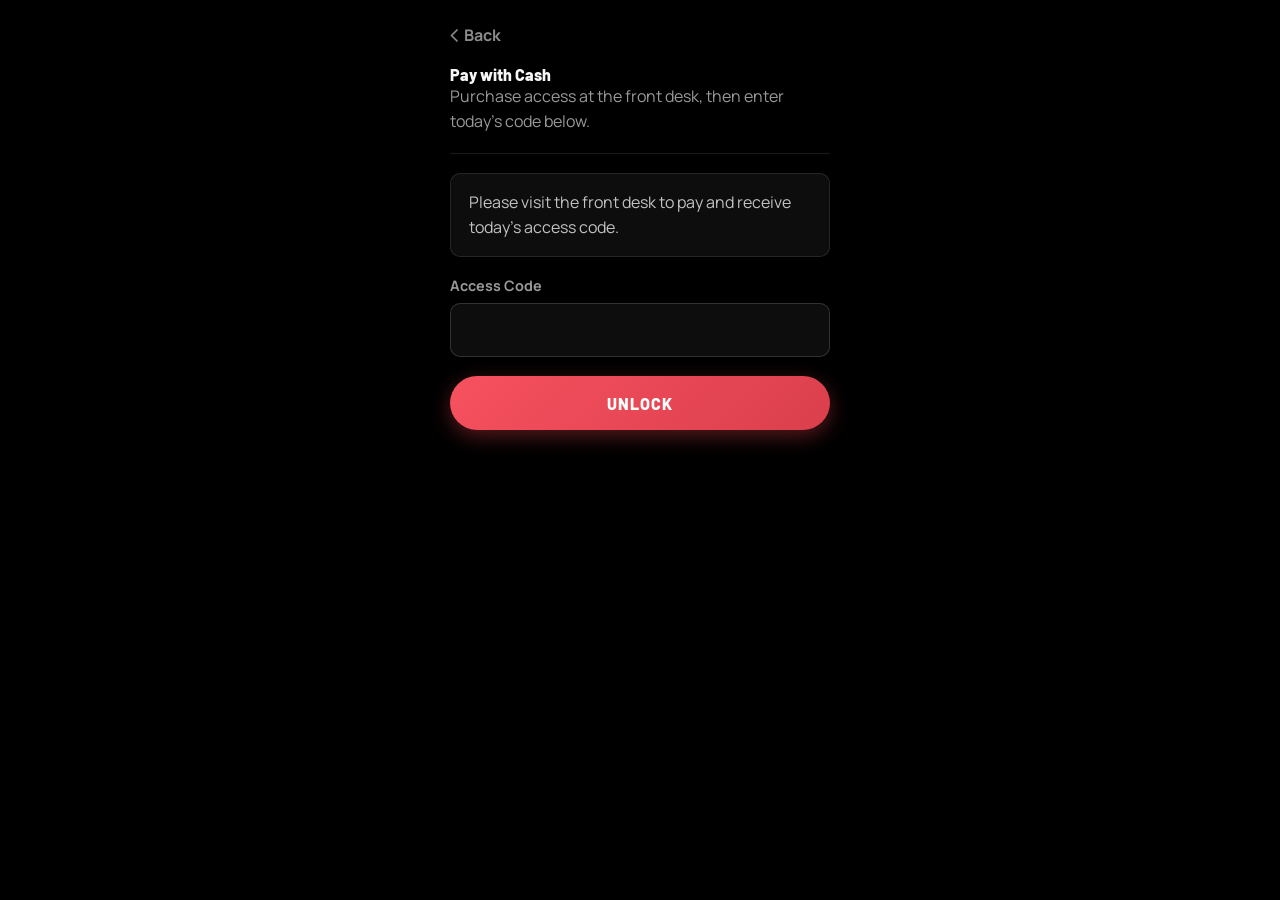
==== cash.html @ 3f4c3667 "cash payment" ====
<!doctype html>
<html lang="en">
  <head>
    <meta charset="UTF-8" />
    <meta name="viewport" content="width=device-width, initial-scale=1.0" />
    <meta name="theme-color" content="#08080c" />
    <title>Memorial Tour Guide · Pay with Cash</title>
    <link rel="icon" href="./assets/icons/icon.png?v=20260725a" type="image/png" />
    <link rel="apple-touch-icon" href="./assets/icons/icon.png?v=20260725a" />
    <link rel="preconnect" href="https://fonts.googleapis.com" />
    <link rel="preconnect" href="https://fonts.gstatic.com" crossorigin />
    <link
      href="https://fonts.googleapis.com/css2?family=Barlow:wght@500;700;800&family=Manrope:wght@500;700;800&display=swap"
      rel="stylesheet"
    />
    <style>
      :root {
        --tour-font-scale: 1;
        --tour-text-size: calc(1rem * var(--tour-font-scale));
      }

      *, *::before, *::after { box-sizing: border-box; }

      html, body {
        margin: 0;
        min-height: 100%;
      }

      body {
        font-family: "Manrope", sans-serif;
        font-size: var(--tour-text-size);
        background: #000;
        color: #f2f2f2;
        display: flex;
        justify-content: center;
        min-height: 100svh;
      }

      .pay-card {
        width: min(100%, 420px);
        padding: 1.5rem 1.25rem 2rem;
        display: flex;
        flex-direction: column;
        gap: 1.2rem;
      }

      .nav-back {
        display: inline-flex;
        align-items: center;
        gap: 0.35rem;
        align-self: flex-start;
        background: none;
        border: none;
        padding: 0;
        color: rgba(255,255,255,0.55);
        font: 700 var(--tour-text-size) "Manrope", sans-serif;
        cursor: pointer;
        transition: color 150ms;
      }

      .nav-back:hover { color: #fff; }

      .pay-title {
        margin: 0;
        font: 800 var(--tour-text-size) / 1.2 "Barlow", sans-serif;
        color: #f6f6f6;
      }

      .pay-subtitle {
        margin: 0;
        font-size: var(--tour-text-size);
        color: rgba(255,255,255,0.6);
        line-height: 1.55;
      }

      .pay-divider {
        height: 1px;
        background: rgba(255,255,255,0.1);
      }

      .cash-notice {
        background: rgba(255,255,255,0.05);
        border: 1.5px solid rgba(255,255,255,0.1);
        border-radius: 10px;
        padding: 1rem 1.1rem;
        font-size: var(--tour-text-size);
        color: rgba(255,255,255,0.75);
        line-height: 1.55;
      }

      .code-label {
        display: block;
        font: 700 calc(var(--tour-text-size) * 0.9) "Manrope", sans-serif;
        color: rgba(255,255,255,0.6);
        margin-bottom: 0.5rem;
      }

      .code-input {
        width: 100%;
        height: 54px;
        border-radius: 10px;
        border: 1.5px solid rgba(255,255,255,0.15);
        background: rgba(255,255,255,0.05);
        color: #f6f6f6;
        font: 800 calc(var(--tour-text-size) * 1.4) "Barlow", sans-serif;
        letter-spacing: 0.4em;
        text-align: center;
        padding: 0 0.5rem;
      }

      .code-input:focus {
        outline: none;
        border-color: rgba(246, 81, 95, 0.6);
        background: rgba(246, 81, 95, 0.06);
      }

      .pay-btn {
        display: block;
        width: 100%;
        height: 54px;
        border-radius: 999px;
        border: none;
        background: linear-gradient(135deg, #f6515f, #db3f4c);
        color: #fff;
        font: 800 var(--tour-text-size) "Barlow", sans-serif;
        letter-spacing: 0.06em;
        text-transform: uppercase;
        cursor: pointer;
        box-shadow: 0 6px 20px rgba(219, 63, 76, 0.4);
        transition: filter 150ms;
        position: relative;
      }

      .pay-btn:disabled {
        opacity: 0.55;
        cursor: not-allowed;
      }

      .pay-btn:not(:disabled):hover {
        filter: brightness(1.12);
      }

      .pay-btn-spinner {
        display: none;
        width: 18px;
        height: 18px;
        border: 2px solid rgba(255,255,255,0.4);
        border-top-color: #fff;
        border-radius: 50%;
        animation: spin 0.7s linear infinite;
        position: absolute;
        top: 50%;
        left: 50%;
        transform: translate(-50%, -50%);
      }

      .pay-btn.is-loading .pay-btn-label { opacity: 0; }
      .pay-btn.is-loading .pay-btn-spinner { display: block; }

      @keyframes spin {
        to { transform: translate(-50%, -50%) rotate(360deg); }
      }

      .pay-error {
        display: none;
        background: rgba(246, 81, 95, 0.12);
        border: 1px solid rgba(246, 81, 95, 0.35);
        border-radius: 8px;
        padding: 0.65rem 0.85rem;
        font-size: var(--tour-text-size);
        color: #f6515f;
        line-height: 1.45;
      }

      .pay-error.is-visible { display: block; }
    </style>
  </head>
  <body>
    <div class="pay-card">
      <button class="nav-back" id="navBack" type="button">
        <svg width="8" height="13" viewBox="0 0 8 13" fill="none" aria-hidden="true">
          <path d="M7 1 1.5 6.5 7 12" stroke="currentColor" stroke-width="1.7" stroke-linecap="round" stroke-linejoin="round"/>
        </svg>
        <span id="navBackLabel">Back</span>
      </button>
      <div>
        <h1 class="pay-title" id="payTitle">Pay with Cash</h1>
        <p class="pay-subtitle" id="paySubtitle">Purchase access at the front desk, then enter today's code below.</p>
      </div>

      <div class="pay-divider"></div>

      <div class="cash-notice" id="cashNotice">
        Please visit the front desk to pay and receive today's access code.
      </div>

      <form id="codeForm">
        <label class="code-label" id="codeLabel" for="codeInput">Access Code</label>
        <input
          class="code-input"
          id="codeInput"
          type="text"
          inputmode="numeric"
          autocomplete="off"
          maxlength="6"
          pattern="\d{6}"
        />
      </form>

      <div class="pay-error" id="payError"></div>

      <button class="pay-btn" id="submitBtn" type="button">
        <span class="pay-btn-label" id="submitBtnLabel">Unlock</span>
        <span class="pay-btn-spinner" aria-hidden="true"></span>
      </button>
    </div>

    <script>
      const STRINGS = {
        ja: {
          back: "戻る",
          title: "現金でお支払い",
          subtitle: "受付にてお支払いいただき、本日のアクセスコードを入力してください。",
          notice: "受付にてお支払いいただくと、本日のアクセスコードをお伝えします。",
          codeLabel: "アクセスコード",
          btn: "ロック解除",
          error: "コードが正しくありません。受付にてご確認ください。",
          generic: "エラーが発生しました。もう一度お試しください。",
        },
        en: {
          back: "Back",
          title: "Pay with Cash",
          subtitle: "Purchase access at the front desk, then enter today's code below.",
          notice: "Please visit the front desk to pay and receive today's access code.",
          codeLabel: "Access Code",
          btn: "Unlock",
          error: "That code isn't right. Please check with the front desk.",
          generic: "Something went wrong. Please try again.",
        },
        ko: {
          back: "뒤로",
          title: "현금으로 결제",
          subtitle: "안내 데스크에서 결제 후 오늘의 접속 코드를 입력해 주세요.",
          notice: "안내 데스크에서 결제하시면 오늘의 접속 코드를 알려드립니다.",
          codeLabel: "접속 코드",
          btn: "잠금 해제",
          error: "코드가 올바르지 않습니다. 안내 데스크에 문의해 주세요.",
          generic: "오류가 발생했습니다. 다시 시도해 주세요.",
        },
        zh: {
          back: "返回",
          title: "现金支付",
          subtitle: "请在前台完成付款，然后在下方输入今日的访问代码。",
          notice: "请前往前台付款，工作人员会告知您今日的访问代码。",
          codeLabel: "访问代码",
          btn: "解锁",
          error: "代码不正确，请向前台确认。",
          generic: "出现错误，请重试。",
        },
      };

      function getLang() {
        try {
          const prefs = JSON.parse(localStorage.getItem("tourPrefs") || "{}");
          if (prefs.lang && STRINGS[prefs.lang]) return prefs.lang;
        } catch {}
        const browser = (navigator.language || "en").slice(0, 2).toLowerCase();
        return STRINGS[browser] ? browser : "en";
      }

      let lang = getLang();
      let t = STRINGS[lang];

      const fontScales = { small: 1.14, normal: 1.14, large: 1.14, xlarge: 1.3, xxlarge: 1.5 };

      function applyPrefs() {
        lang = getLang();
        t = STRINGS[lang];

        try {
          const prefs = JSON.parse(localStorage.getItem("tourPrefs") || "{}");
          if (fontScales[prefs.size]) {
            document.documentElement.style.setProperty("--tour-font-scale", String(fontScales[prefs.size]));
          }
        } catch {}

        document.documentElement.lang = lang;
        document.getElementById("payTitle").textContent = t.title;
        document.getElementById("paySubtitle").textContent = t.subtitle;
        document.getElementById("cashNotice").textContent = t.notice;
        document.getElementById("codeLabel").textContent = t.codeLabel;
        document.getElementById("submitBtnLabel").textContent = t.btn;
        document.getElementById("navBackLabel").textContent = t.back;
      }

      applyPrefs();

      document.getElementById("navBack").addEventListener("click", () => {
        window.location.href = "./pay-select.html";
      });

      const codeInput = document.getElementById("codeInput");
      const submitBtn = document.getElementById("submitBtn");
      const payError = document.getElementById("payError");

      codeInput.addEventListener("input", () => {
        codeInput.value = codeInput.value.replace(/\D/g, "").slice(0, 6);
      });

      function setLoading(loading) {
        submitBtn.disabled = loading;
        submitBtn.classList.toggle("is-loading", loading);
      }

      function showError(msg) {
        payError.textContent = msg;
        payError.classList.add("is-visible");
      }

      function hideError() {
        payError.classList.remove("is-visible");
      }

      async function submitCode() {
        const code = codeInput.value.trim();
        if (!/^\d{6}$/.test(code)) {
          showError(t.error);
          return;
        }

        hideError();
        setLoading(true);

        try {
          const res = await fetch("/api/verify-cash-code", {
            method: "POST",
            headers: { "Content-Type": "application/json" },
            body: JSON.stringify({ code }),
          });
          const data = await res.json();

          if (!data.valid) {
            setLoading(false);
            showError(t.error);
            return;
          }

          localStorage.setItem("tourAccessToken", data.token);
          localStorage.setItem("tourAccessExpiry", String(data.expiry));
          window.location.href = "./index.html?skip_settings=1";
        } catch {
          setLoading(false);
          showError(t.generic);
        }
      }

      submitBtn.addEventListener("click", submitCode);
      document.getElementById("codeForm").addEventListener("submit", (e) => {
        e.preventDefault();
        submitCode();
      });

      window.addEventListener("pageshow", (e) => {
        if (!e.persisted) return;
        setLoading(false);
        applyPrefs();
      });
    </script>
  </body>
</html>
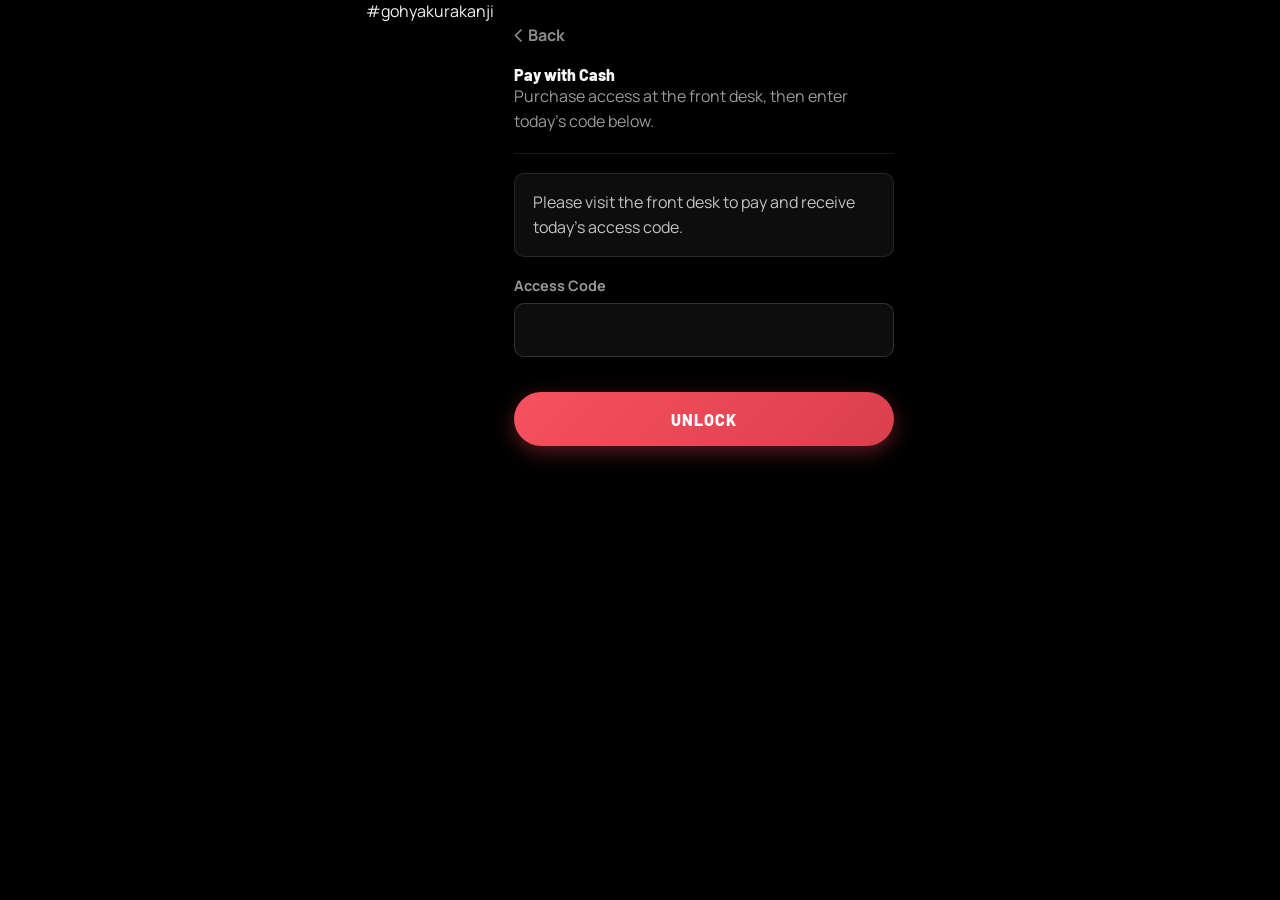
==== commit afeb2643: "Update cash.html" ====
--- a/cash.html
+++ b/cash.html
@@ -1,3 +1,4 @@
+#gohyakurakanji
 <!doctype html>
 <html lang="en">
   <head>
@@ -5,7 +6,11 @@
     <meta name="viewport" content="width=device-width, initial-scale=1.0" />
     <meta name="theme-color" content="#08080c" />
     <title>Memorial Tour Guide · Pay with Cash</title>
-    <link rel="icon" href="./assets/icons/icon.png?v=20260725a" type="image/png" />
+    <link
+      rel="icon"
+      href="./assets/icons/icon.png?v=20260725a"
+      type="image/png"
+    />
     <link rel="apple-touch-icon" href="./assets/icons/icon.png?v=20260725a" />
     <link rel="preconnect" href="https://fonts.googleapis.com" />
     <link rel="preconnect" href="https://fonts.gstatic.com" crossorigin />
@@ -19,9 +24,14 @@
         --tour-text-size: calc(1rem * var(--tour-font-scale));
       }
 
-      *, *::before, *::after { box-sizing: border-box; }
-
-      html, body {
+      *,
+      *::before,
+      *::after {
+        box-sizing: border-box;
+      }
+
+      html,
+      body {
         margin: 0;
         min-height: 100%;
       }
@@ -52,46 +62,54 @@
         background: none;
         border: none;
         padding: 0;
-        color: rgba(255,255,255,0.55);
-        font: 700 var(--tour-text-size) "Manrope", sans-serif;
+        color: rgba(255, 255, 255, 0.55);
+        font:
+          700 var(--tour-text-size) "Manrope",
+          sans-serif;
         cursor: pointer;
         transition: color 150ms;
       }
 
-      .nav-back:hover { color: #fff; }
+      .nav-back:hover {
+        color: #fff;
+      }
 
       .pay-title {
         margin: 0;
-        font: 800 var(--tour-text-size) / 1.2 "Barlow", sans-serif;
+        font:
+          800 var(--tour-text-size) / 1.2 "Barlow",
+          sans-serif;
         color: #f6f6f6;
       }
 
       .pay-subtitle {
         margin: 0;
         font-size: var(--tour-text-size);
-        color: rgba(255,255,255,0.6);
+        color: rgba(255, 255, 255, 0.6);
         line-height: 1.55;
       }
 
       .pay-divider {
         height: 1px;
-        background: rgba(255,255,255,0.1);
+        background: rgba(255, 255, 255, 0.1);
       }
 
       .cash-notice {
-        background: rgba(255,255,255,0.05);
-        border: 1.5px solid rgba(255,255,255,0.1);
+        background: rgba(255, 255, 255, 0.05);
+        border: 1.5px solid rgba(255, 255, 255, 0.1);
         border-radius: 10px;
         padding: 1rem 1.1rem;
         font-size: var(--tour-text-size);
-        color: rgba(255,255,255,0.75);
+        color: rgba(255, 255, 255, 0.75);
         line-height: 1.55;
       }
 
       .code-label {
         display: block;
-        font: 700 calc(var(--tour-text-size) * 0.9) "Manrope", sans-serif;
-        color: rgba(255,255,255,0.6);
+        font:
+          700 calc(var(--tour-text-size) * 0.9) "Manrope",
+          sans-serif;
+        color: rgba(255, 255, 255, 0.6);
         margin-bottom: 0.5rem;
       }
 
@@ -99,10 +117,12 @@
         width: 100%;
         height: 54px;
         border-radius: 10px;
-        border: 1.5px solid rgba(255,255,255,0.15);
-        background: rgba(255,255,255,0.05);
+        border: 1.5px solid rgba(255, 255, 255, 0.15);
+        background: rgba(255, 255, 255, 0.05);
         color: #f6f6f6;
-        font: 800 calc(var(--tour-text-size) * 1.4) "Barlow", sans-serif;
+        font:
+          800 calc(var(--tour-text-size) * 1.4) "Barlow",
+          sans-serif;
         letter-spacing: 0.4em;
         text-align: center;
         padding: 0 0.5rem;
@@ -122,7 +142,9 @@
         border: none;
         background: linear-gradient(135deg, #f6515f, #db3f4c);
         color: #fff;
-        font: 800 var(--tour-text-size) "Barlow", sans-serif;
+        font:
+          800 var(--tour-text-size) "Barlow",
+          sans-serif;
         letter-spacing: 0.06em;
         text-transform: uppercase;
         cursor: pointer;
@@ -144,7 +166,7 @@
         display: none;
         width: 18px;
         height: 18px;
-        border: 2px solid rgba(255,255,255,0.4);
+        border: 2px solid rgba(255, 255, 255, 0.4);
         border-top-color: #fff;
         border-radius: 50%;
         animation: spin 0.7s linear infinite;
@@ -154,11 +176,17 @@
         transform: translate(-50%, -50%);
       }
 
-      .pay-btn.is-loading .pay-btn-label { opacity: 0; }
-      .pay-btn.is-loading .pay-btn-spinner { display: block; }
+      .pay-btn.is-loading .pay-btn-label {
+        opacity: 0;
+      }
+      .pay-btn.is-loading .pay-btn-spinner {
+        display: block;
+      }
 
       @keyframes spin {
-        to { transform: translate(-50%, -50%) rotate(360deg); }
+        to {
+          transform: translate(-50%, -50%) rotate(360deg);
+        }
       }
 
       .pay-error {
@@ -172,20 +200,36 @@
         line-height: 1.45;
       }
 
-      .pay-error.is-visible { display: block; }
+      .pay-error.is-visible {
+        display: block;
+      }
     </style>
   </head>
   <body>
     <div class="pay-card">
       <button class="nav-back" id="navBack" type="button">
-        <svg width="8" height="13" viewBox="0 0 8 13" fill="none" aria-hidden="true">
-          <path d="M7 1 1.5 6.5 7 12" stroke="currentColor" stroke-width="1.7" stroke-linecap="round" stroke-linejoin="round"/>
+        <svg
+          width="8"
+          height="13"
+          viewBox="0 0 8 13"
+          fill="none"
+          aria-hidden="true"
+        >
+          <path
+            d="M7 1 1.5 6.5 7 12"
+            stroke="currentColor"
+            stroke-width="1.7"
+            stroke-linecap="round"
+            stroke-linejoin="round"
+          />
         </svg>
         <span id="navBackLabel">Back</span>
       </button>
       <div>
         <h1 class="pay-title" id="payTitle">Pay with Cash</h1>
-        <p class="pay-subtitle" id="paySubtitle">Purchase access at the front desk, then enter today's code below.</p>
+        <p class="pay-subtitle" id="paySubtitle">
+          Purchase access at the front desk, then enter today's code below.
+        </p>
       </div>
 
       <div class="pay-divider"></div>
@@ -195,7 +239,9 @@
       </div>
 
       <form id="codeForm">
-        <label class="code-label" id="codeLabel" for="codeInput">Access Code</label>
+        <label class="code-label" id="codeLabel" for="codeInput"
+          >Access Code</label
+        >
         <input
           class="code-input"
           id="codeInput"
@@ -220,8 +266,10 @@
         ja: {
           back: "戻る",
           title: "現金でお支払い",
-          subtitle: "受付にてお支払いいただき、本日のアクセスコードを入力してください。",
-          notice: "受付にてお支払いいただくと、本日のアクセスコードをお伝えします。",
+          subtitle:
+            "受付にてお支払いいただき、本日のアクセスコードを入力してください。",
+          notice:
+            "受付にてお支払いいただくと、本日のアクセスコードをお伝えします。",
           codeLabel: "アクセスコード",
           btn: "ロック解除",
           error: "コードが正しくありません。受付にてご確認ください。",
@@ -230,8 +278,10 @@
         en: {
           back: "Back",
           title: "Pay with Cash",
-          subtitle: "Purchase access at the front desk, then enter today's code below.",
-          notice: "Please visit the front desk to pay and receive today's access code.",
+          subtitle:
+            "Purchase access at the front desk, then enter today's code below.",
+          notice:
+            "Please visit the front desk to pay and receive today's access code.",
           codeLabel: "Access Code",
           btn: "Unlock",
           error: "That code isn't right. Please check with the front desk.",
@@ -271,7 +321,13 @@
       let lang = getLang();
       let t = STRINGS[lang];
 
-      const fontScales = { small: 1.14, normal: 1.14, large: 1.14, xlarge: 1.3, xxlarge: 1.5 };
+      const fontScales = {
+        small: 1.14,
+        normal: 1.14,
+        large: 1.14,
+        xlarge: 1.3,
+        xxlarge: 1.5,
+      };
 
       function applyPrefs() {
         lang = getLang();
@@ -280,7 +336,10 @@
         try {
           const prefs = JSON.parse(localStorage.getItem("tourPrefs") || "{}");
           if (fontScales[prefs.size]) {
-            document.documentElement.style.setProperty("--tour-font-scale", String(fontScales[prefs.size]));
+            document.documentElement.style.setProperty(
+              "--tour-font-scale",
+              String(fontScales[prefs.size]),
+            );
           }
         } catch {}
 
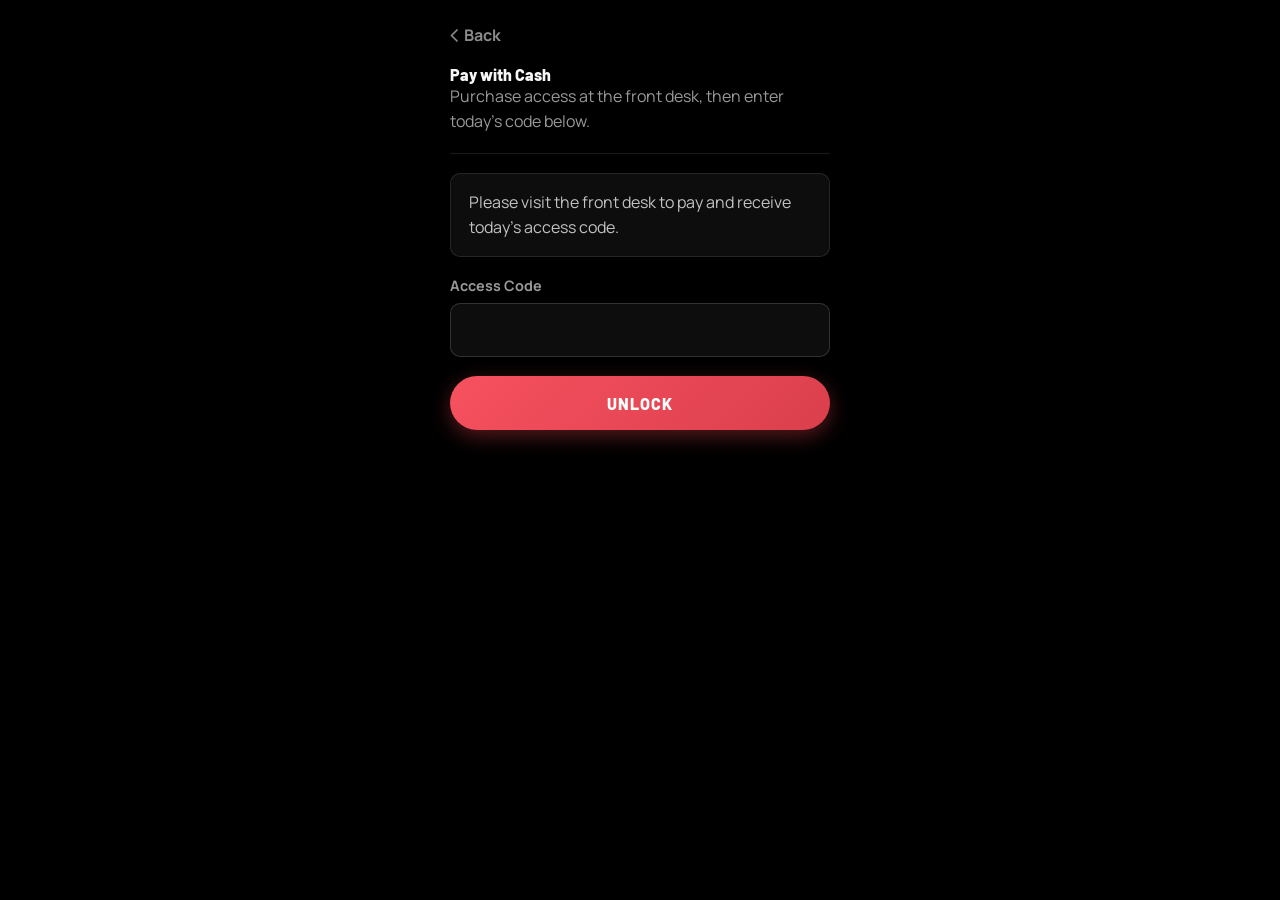
==== commit f21249c2: "cash payment implementation hide" ====
--- a/cash.html
+++ b/cash.html
@@ -1,4 +1,3 @@
-#gohyakurakanji
 <!doctype html>
 <html lang="en">
   <head>
